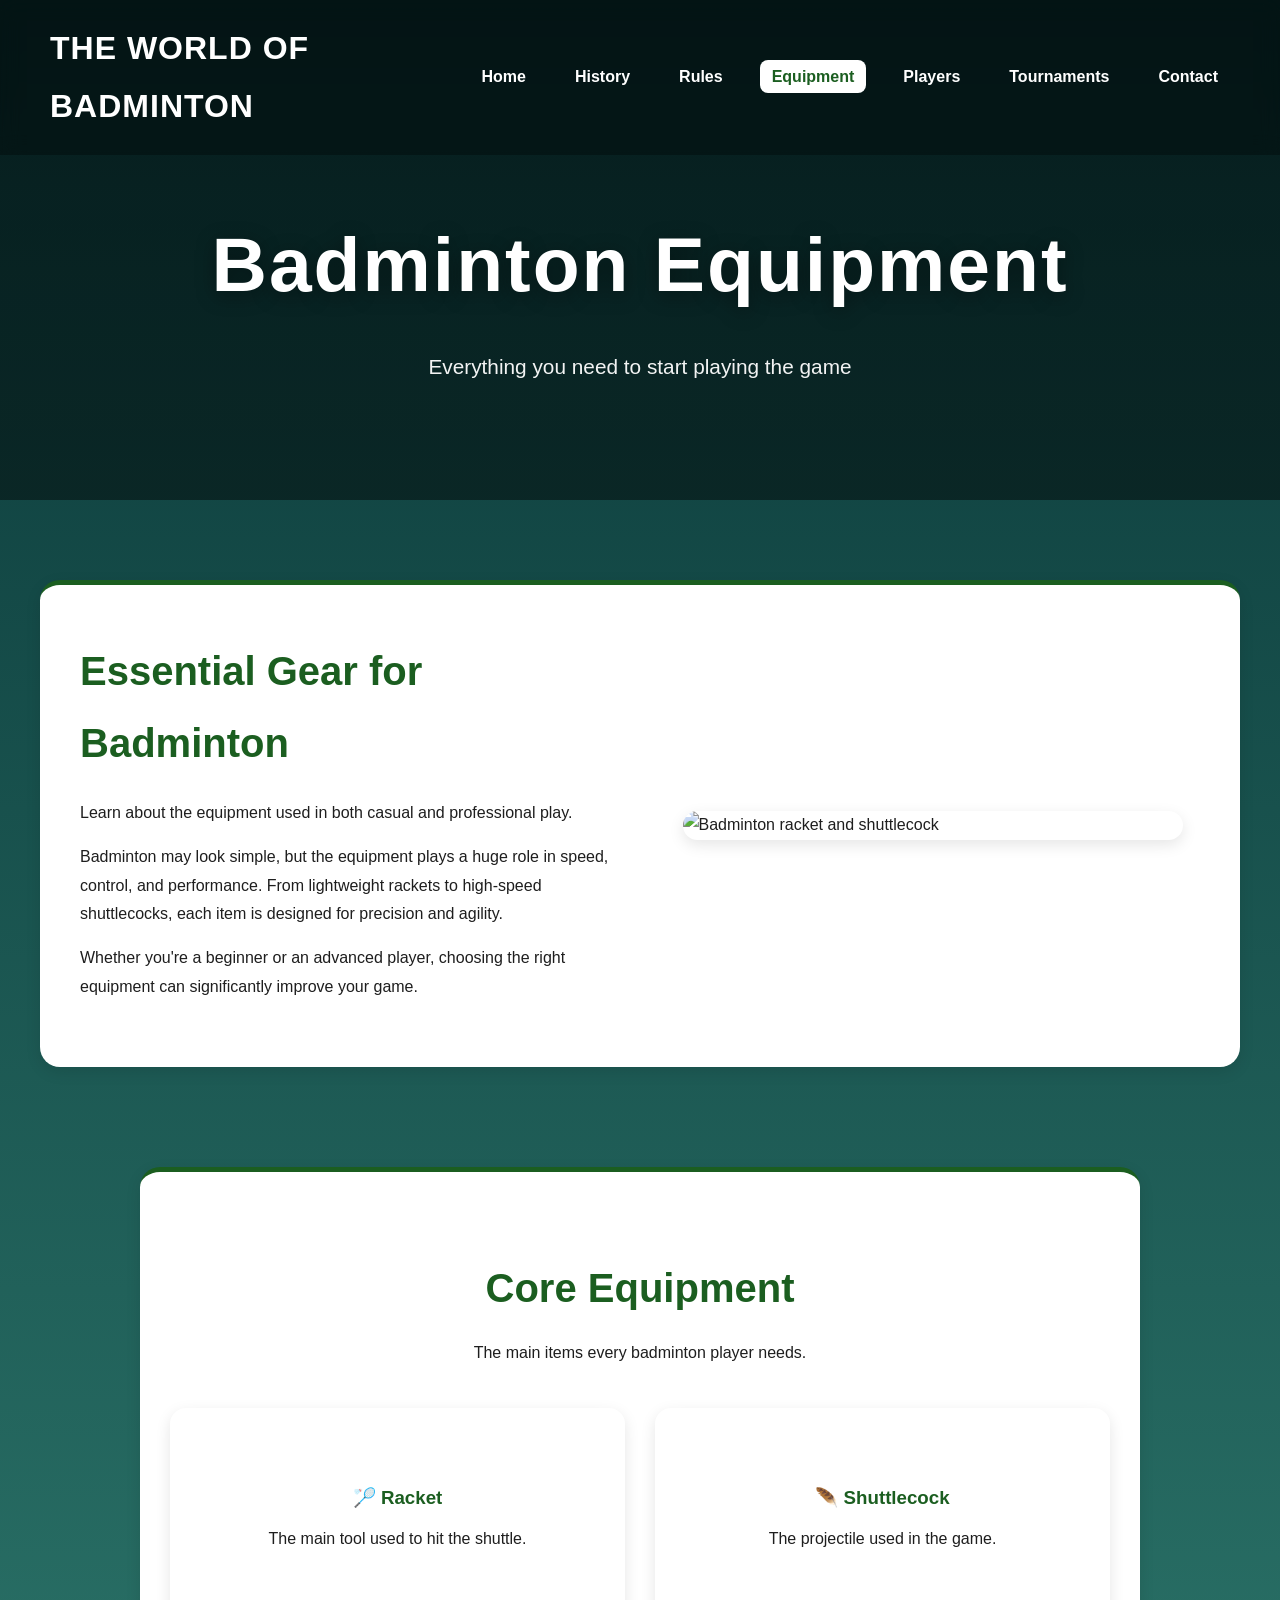
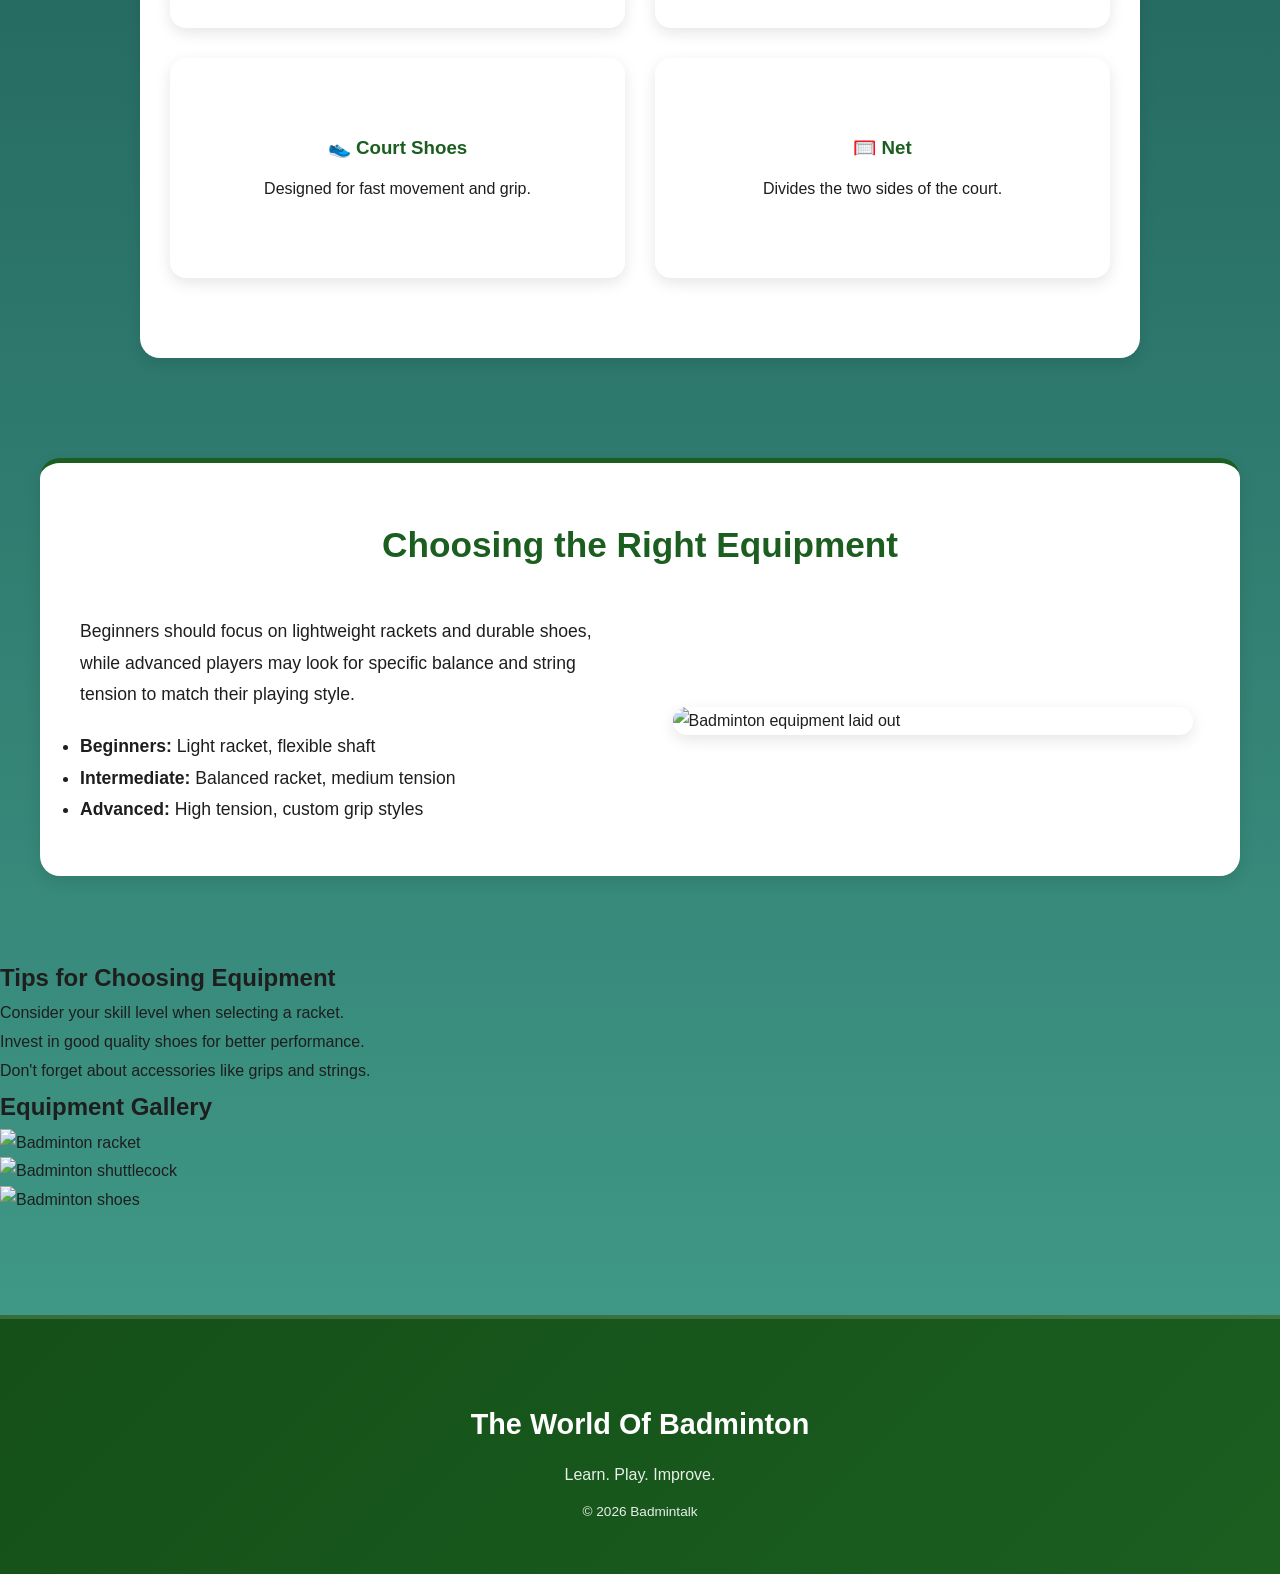
==== equipment.html @ 22f4d8a2 "final-project-first-update" ====
<!doctype html>
<html lang="en">
  <head>
    <meta charset="UTF-8" />
    <meta name="viewport" content="width=device-width, initial-scale=1.0" />
    <title>Badminton Equipment | Badmintalk</title>

    <link rel="stylesheet" href="/ext-styling/stylesheets.css" />
  </head>

  <body>
    <!-- HERO -->
    <header class="hero equipment-hero">
      <nav class="navbar">
        <h1 class="logo">The World Of Badminton</h1>

        <ul class="nav-links">
          <li><a href="index.html">Home</a></li>
          <li><a href="history.html">History</a></li>
          <li><a href="rules.html">Rules</a></li>
          <li><a href="equipment.html" class="active">Equipment</a></li>
          <li><a href="players.html">Players</a></li>
          <li><a href="tournaments.html">Tournaments</a></li>
          <li><a href="contact.html">Contact</a></li>
        </ul>
      </nav>

      <div class="hero-content">
        <h2>Badminton Equipment</h2>
        <p>Everything you need to start playing the game</p>
      </div>
    </header>

    <main>
      <!-- INTRO -->
      <section class="intro section">
        <div class="intro-text">
          <h2>Essential Gear for Badminton</h2>
          <p class="section-subtitle">
            Learn about the equipment used in both casual and professional play.
          </p>

          <p>
            Badminton may look simple, but the equipment plays a huge role in
            speed, control, and performance. From lightweight rackets to
            high-speed shuttlecocks, each item is designed for precision and
            agility.
          </p>

          <p>
            Whether you're a beginner or an advanced player, choosing the right
            equipment can significantly improve your game.
          </p>
        </div>

        <div class="intro-image">
          <img
            src="https://m.media-amazon.com/images/I/718U7rysa9L.jpg"
            alt="Badminton racket and shuttlecock" />
        </div>
      </section>

      <!-- EQUIPMENT CARDS -->
      <section class="equipment section">
        <h2>Core Equipment</h2>
        <p class="section-subtitle">
          The main items every badminton player needs.
        </p>

        <div class="score-grid">
          <!-- RACKET -->
          <div class="score-card">
            <div class="score-card-inner">
              <div class="score-card-front">
                <h3>🏸 Racket</h3>
                <p>The main tool used to hit the shuttle.</p>
              </div>

              <div class="score-card-back">
                <h3>About the Racket</h3>
                <p>
                  Badminton rackets are lightweight, usually made from carbon
                  fiber or graphite. They are designed for speed and control.
                  Players choose rackets based on balance, weight, and string
                  tension.
                </p>
              </div>
            </div>
          </div>

          <!-- SHUTTLECOCK -->
          <div class="score-card">
            <div class="score-card-inner">
              <div class="score-card-front">
                <h3>🪶 Shuttlecock</h3>
                <p>The projectile used in the game.</p>
              </div>

              <div class="score-card-back">
                <h3>About the Shuttlecock</h3>
                <p>
                  Shuttlecocks are made of feathers or synthetic materials.
                  Feather shuttles are used in professional matches because of
                  their accurate flight and speed control.
                </p>
              </div>
            </div>
          </div>

          <!-- SHOES -->
          <div class="score-card">
            <div class="score-card-inner">
              <div class="score-card-front">
                <h3>👟 Court Shoes</h3>
                <p>Designed for fast movement and grip.</p>
              </div>

              <div class="score-card-back">
                <h3>About Shoes</h3>
                <p>
                  Badminton shoes are lightweight and provide strong grip for
                  quick direction changes. They also offer cushioning to protect
                  joints during jumps and lunges.
                </p>
              </div>
            </div>
          </div>

          <!-- NET -->
          <div class="score-card">
            <div class="score-card-inner">
              <div class="score-card-front">
                <h3>🥅 Net</h3>
                <p>Divides the two sides of the court.</p>
              </div>

              <div class="score-card-back">
                <h3>About the Net</h3>
                <p>
                  The net is placed at the center of the court and must be 1.55m
                  high at the edges. Players must hit the shuttle over the net
                  without touching it.
                </p>
              </div>
            </div>
          </div>
        </div>
      </section>

      <!-- TIPS SECTION -->
      <section class="court-layout section">
        <h2>Choosing the Right Equipment</h2>

        <div class="court-intro">
          <div class="court-text">
            <p>
              Beginners should focus on lightweight rackets and durable shoes,
              while advanced players may look for specific balance and string
              tension to match their playing style.
            </p>

            <ul class="court-info">
              <li><strong>Beginners:</strong> Light racket, flexible shaft</li>
              <li>
                <strong>Intermediate:</strong> Balanced racket, medium tension
              </li>
              <li>
                <strong>Advanced:</strong> High tension, custom grip styles
              </li>
            </ul>
          </div>

          <div class="court-image">
            <img
              src="https://images.pexels.com/photos/6307230/pexels-photo-6307230.jpeg?cs=srgb&dl=pexels-lisa-a-2346999-6307230.jpg&fm=jpg"
              alt="Badminton equipment laid out" />
          </div>
        </div>
      </section>

      <section class="equipment-tips">
        <h2>Tips for Choosing Equipment</h2>
        <ul>
          <li>Consider your skill level when selecting a racket.</li>
          <li>Invest in good quality shoes for better performance.</li>
          <li>Don't forget about accessories like grips and strings.</li>
        </ul>
      </section>

      <section class="equipment-gallery">
        <h2>Equipment Gallery</h2>
        <div class="gallery-grid">
          <img
            src="https://m.media-amazon.com/images/I/718U7rysa9L.jpg"
            alt="Badminton racket" />
          <img
            src="https://m.media-amazon.com/images/I/718U7rysa9L.jpg"
            alt="Badminton shuttlecock" />
          <img
            src="https://m.media-amazon.com/images/I/718U7rysa9L.jpg"
            alt="Badminton shoes" />
        </div>
      </section>
    </main>

    <!-- FOOTER -->
    <footer class="footer">
      <div class="footer-content">
        <h3>The World Of Badminton</h3>
        <p>Learn. Play. Improve.</p>
        <p class="footer-small">© 2026 Badmintalk</p>
      </div>
    </footer>

    <!-- BACK TO TOP -->
    <button id="backToTop" class="back-to-top">↑ Top</button>

    <script>
      const btn = document.getElementById("backToTop");

      window.addEventListener("scroll", () => {
        if (window.scrollY > 300) {
          btn.classList.add("show");
        } else {
          btn.classList.remove("show");
        }
      });

      btn.addEventListener("click", () => {
        window.scrollTo({
          top: 0,
          behavior: "smooth",
        });
      });
    </script>
  </body>
</html>
---- ext-styling/stylesheets.css ----
/* ==========================================
   RESET
========================================== */

* {
  margin: 0;
  padding: 0;
  box-sizing: border-box;
}

html {
  scroll-behavior: smooth;
}

img {
  display: block;
}

/* ==========================================
   VARIABLES
========================================== */

:root {
  --primary-color: #1b5e20;
  --primary-dark: #145018;

  --background: #f5f7f6;
  --card: #ffffff;

  --text: #1e1e1e;
  --muted: rgba(0, 0, 0, 0.6);

  --shadow: 0 5px 15px rgba(0, 0, 0, 0.1);
  --shadow-hover: 0 15px 35px rgba(0, 0, 0, 0.2);

  --transition: all 0.3s ease;
}

/* ==========================================
   BODY
========================================== */

body {
  font-family: "Segoe UI", Roboto, Arial, sans-serif;

  background: #44a08d; /* fallback for old browsers */
  background: -webkit-linear-gradient(
    to bottom,
    #093637,
    #44a08d
  ); /* Chrome 10-25, Safari 5.1-6 */
  background: linear-gradient(
    to bottom,
    #093637,
    #44a08d
  ); /* W3C, IE 10+/ Edge, Firefox 16+, Chrome 26+, Opera 12+, Safari 7+ */

  color: var(--text);

  line-height: 1.8;

  overflow-x: hidden;
}

/* ==========================================
   HERO SECTION
========================================== */

.hero {
  position: relative;
  overflow: visible;

  height: 500px;

  color: white;

  display: flex;
  flex-direction: column;

  padding-top: 80px; /* add spacing so the hero content is not hidden beneath the fixed navbar */
}

.hero::before {
  content: "";

  position: absolute;
  inset: 0;

  background-image:
    linear-gradient(rgba(0, 0, 0, 0.45), rgba(0, 0, 0, 0.45)),
    url("https://images.openai.com/static-rsc-4/F_uAPFXqcrpmjZJTTaf5KxWS-yRHz08NlOrQGV2LNRx4NpGJl9BcJRtt8ZIvnO-WuC7kIMd8fxyaydSPtPWAZKSweG1m9QFOAY2MnLPBwS7YlMt0KnFQhBC_vXHfKa198QEHNE642cEExJNS7W6gVJNcdIFJjKU4L7k0ktnJ-wSKwg2uavGc6cbCDHh0Rzgw?purpose=fullsize");

  background-size: cover;
  background-position: center;

  z-index: -1;

  animation: zoomInOut 12s ease-in-out infinite;
}

@keyframes zoomInOut {
  0% {
    transform: scale(1);
  }

  50% {
    transform: scale(1.08);
  }

  100% {
    transform: scale(1);
  }
}

/* ==========================================
  NAVIGATION
========================================== */

.navbar {
  display: flex;
  justify-content: space-between;
  align-items: center;

  /* make navbar fixed to viewport so it stays visible while scrolling */
  position: fixed;
  top: 0;
  left: 0;
  right: 0;
  width: 100%;

  padding: 20px 50px;

  background: rgba(0, 0, 0, 0.3);
  transition: background 0.3s ease;

  backdrop-filter: blur(10px);

  z-index: 1000;
}

.logo {
  font-size: 2rem;
  font-weight: 800;

  letter-spacing: 1px;

  text-transform: uppercase;

  color: white;
}

.nav-links {
  display: flex;

  list-style: none;

  gap: 25px;
}

.nav-links a {
  text-decoration: none;

  color: white;

  font-weight: 600;

  padding: 8px 12px;

  border-radius: 8px;

  transition: var(--transition);
}

.nav-links a:hover {
  background: rgba(255, 255, 255, 0.15);

  color: white;
}

nav a.active {
  background: white;

  color: var(--primary-color);

  border-radius: 8px;
}

/* ==========================================
   HERO CONTENT
========================================== */

.hero-content {
  flex: 1;

  display: flex;
  flex-direction: column;

  justify-content: center;
  align-items: center;

  text-align: center;

  padding: 20px;
}

.hero-content h2 {
  font-size: clamp(3rem, 6vw, 5rem);

  font-weight: 800;

  letter-spacing: 2px;

  margin-bottom: 15px;

  text-shadow: 0 4px 20px rgba(0, 0, 0, 0.4);
}

.hero-content p {
  font-size: 1.3rem;

  opacity: 0.95;
}

.hero-btn {
  display: inline-block;

  margin-top: 25px;

  padding: 14px 35px;

  background: var(--primary-color);

  color: white;

  text-decoration: none;

  font-weight: 700;

  border-radius: 50px;

  transition: var(--transition);
}

.hero-btn:hover {
  background: var(--primary-dark);

  transform: translateY(-3px);
}

.history-hero::before {
  background-image:
    linear-gradient(rgba(0, 0, 0, 0.45), rgba(0, 0, 0, 0.45)),
    url("YOUR-HISTORY-IMAGE.jpg");
}

/* ==========================================
   SHARED SECTION STYLE
========================================== */

.section {
  max-width: 1200px;

  margin: 80px auto;

  padding: 50px 40px;
  border-top: 5px solid var(--primary-color);

  background: var(--card);

  border-radius: 20px;

  box-shadow: var(--shadow);

  transition:
    transform 0.3s ease,
    box-shadow 0.3s ease;
}

.section:hover {
  transform: translateY(-8px);

  box-shadow: var(--shadow-hover);
}

.section h2 {
  font-size: 2.5rem;
  color: var(--primary-color);
  margin-bottom: 25px;
}
/* ==========================================
   INTRO SECTIONS
========================================== */

.intro {
  display: flex;
  align-items: center;

  gap: 50px;

  background: var(--card);

  border-radius: 20px;

  box-shadow: var(--shadow);

  transition: var(--transition);
}

.intro-text {
  flex: 1;
}

.intro-text h2 {
  color: var(--primary-color);

  margin-bottom: 20px;

  font-size: 2.5rem;
}

.intro-text p {
  margin-bottom: 15px;

  line-height: 1.8;
}

.intro-image {
  flex: 1;

  display: flex;
  justify-content: center;
}

.intro-image img {
  width: 100%;

  max-width: 500px;

  height: auto;

  border-radius: 15px;

  box-shadow: var(--shadow);

  transition: transform 0.4s ease;
}

.intro-image img:hover {
  transform: scale(1.03);
}

/* ==========================================
   BENEFITS SECTION
========================================== */

.benefits {
  max-width: 1200px;

  margin: 80px auto;

  padding: 40px 20px;
}

.benefits h2 {
  text-align: center;

  color: var(--primary-color);

  margin-bottom: 50px;

  font-size: 2.5rem;
}

.benefit-container {
  display: grid;

  grid-template-columns: repeat(2, 1fr);

  gap: 30px;
}

.benefit-card {
  background: linear-gradient(145deg, #ffffff, #f3f7f4);
  border: 1px solid rgba(0, 0, 0, 0.05);

  padding: 30px;

  border-radius: 15px;

  text-align: center;

  box-shadow: var(--shadow);

  transition: var(--transition);
  background: white;
  border: 1px solid rgba(0, 0, 0, 0.05);

  padding: 30px;

  border-radius: 15px;

  box-shadow: 0 5px 15px rgba(0, 0, 0, 0.1);

  transition: 0.3s;
}

.benefit-card:hover {
  transform: translateY(-8px);

  box-shadow: var(--shadow-hover);
}

.benefit-card h3 {
  color: var(--primary-color);

  font-size: 1.3rem;

  margin-bottom: 15px;
}

.benefit-card p {
  color: var(--text);
}

/* ==========================================
   TABLET & MOBILE
========================================== */

@media (max-width: 768px) {
  .navbar {
    flex-direction: column;

    gap: 20px;

    padding: 20px;
  }

  .nav-links {
    flex-wrap: wrap;

    justify-content: center;
  }

  .intro {
    flex-direction: column;

    text-align: center;
  }

  .intro-image img {
    max-width: 100%;
  }

  .benefit-container {
    grid-template-columns: 1fr;
  }
}

.benefit-card:hover {
  transform: translateY(-8px);

  box-shadow: 0 15px 35px rgba(0, 0, 0, 0.2);
}

.benefit-card h3 {
  margin-bottom: 15px;
}

.equipment {
  max-width: 1000px;

  margin: 100px auto;

  padding: 80px 30px;

  text-align: center;

  background: var(--card);

  border-radius: 20px;

  box-shadow: var(--shadow);
}

.equipment h2 {
  color: var(--primary-color);

  margin-bottom: 15px;

  font-size: 2.5rem;
}

.equipment-intro {
  margin-bottom: 50px;

  color: var(--muted);
}

/* Timeline layout */
.timeline {
  display: flex;
  flex-direction: column;

  gap: 25px;
}

/* Equipment cards */
.timeline-item {
  background: white;
  border: 1px solid rgba(0, 0, 0, 0.05);
  position: relative;

  padding: 25px;

  border-radius: 15px;

  box-shadow: var(--shadow);

  text-align: left;

  transition: var(--transition);

  cursor: pointer;

  border-left: 5px solid transparent;
}

.timeline-item::before {
  content: "";

  position: absolute;

  top: 0;
  left: 0;

  width: 5px;
  height: 100%;

  background: var(--primary-color);

  border-radius: 10px 0 0 10px;
}

.timeline-item:hover {
  transform: translateY(-8px);

  box-shadow: var(--shadow-hover);
  background: white;
  border-left: 5px solid var(--primary-color);
}

.icon {
  font-size: 2.5rem;

  margin-bottom: 10px;
}

.timeline-item h3 {
  color: var(--primary-color);

  margin-bottom: 10px;
}

.card-preview {
  font-weight: 600;

  color: var(--text);
}

.card-details {
  max-height: 0;

  overflow: hidden;

  opacity: 0;

  margin-top: 0;

  transition: all 0.4s ease;

  color: var(--muted);
}

.timeline-item:hover .card-details {
  max-height: 300px;

  opacity: 1;

  margin-top: 15px;
}

/* ==========================================
   RULES SECTION
========================================== */

.rules {
  display: flex;

  align-items: center;

  gap: 50px;
}

.rules-list {
  list-style: none;
}

.rules-list li {
  background: white;

  margin: 10px 0;

  padding: 15px 20px;

  border-left: 5px solid var(--primary-color);

  border-radius: 10px;

  box-shadow: var(--shadow);

  transition: var(--transition);
}

.rules-list li:hover {
  transform: translateX(8px);

  border-left-width: 10px;

  box-shadow: var(--shadow-hover);
}

/* ==========================================
   EXPLORE HUB
========================================== */

.hub {
  position: relative;

  max-width: 600px;

  height: 400px;

  margin: 50px auto;
}

.hub-item {
  position: absolute;

  background: white;

  padding: 15px 20px;

  border-radius: 12px;

  text-decoration: none;

  color: var(--text);

  box-shadow: var(--shadow);

  transition: var(--transition);
}

.hub-item:hover {
  transform: scale(1.08);

  box-shadow: var(--shadow-hover);
}

.hub-center {
  position: absolute;

  top: 50%;
  left: 50%;

  transform: translate(-50%, -50%);

  background: var(--primary-color);

  color: white;

  padding: 25px 40px;

  border-radius: 15px;

  text-decoration: none;

  font-weight: bold;

  box-shadow: var(--shadow-hover);

  transition: var(--transition);
}

.hub-center:hover {
  transform: translate(-50%, -50%) scale(1.05);
}

.top-left {
  top: 0;
  left: 0;
}

.top-right {
  top: 0;
  right: 0;
}

.bottom-left {
  bottom: 0;
  left: 0;
}

.bottom-right {
  bottom: 0;
  right: 0;
}

.hub-contact {
  position: absolute;

  bottom: -60px;
  left: 50%;

  transform: translateX(-50%);

  background: #333;

  color: white;

  padding: 12px 25px;

  border-radius: 20px;

  text-decoration: none;

  transition: var(--transition);
}

.hub-contact:hover {
  background: black;

  transform: translateX(-50%) scale(1.05);
}

/* ==========================================
   FOOTER
========================================== */

.footer {
  background: linear-gradient(
    135deg,
    var(--primary-dark),
    var(--primary-color)
  );

  color: white;

  padding: 80px 20px 40px;

  margin-top: 100px;

  text-align: center;

  border-top: 4px solid rgba(255, 255, 255, 0.15);
}

.footer-content h3 {
  font-size: 1.8rem;

  margin-bottom: 10px;
}

.footer-content p {
  margin: 10px 0;

  opacity: 0.9;
}

.footer-small {
  margin-top: 20px;

  font-size: 0.85rem;

  opacity: 0.7;
}

/* ==========================================
   FINAL MOBILE POLISH
========================================== */

@media (max-width: 768px) {
  .rules {
    flex-direction: column;

    text-align: center;
  }

  .hub {
    height: auto;

    display: flex;

    flex-direction: column;

    gap: 20px;
  }

  .hub-item,
  .hub-center,
  .hub-contact {
    position: static;

    transform: none;

    width: 100%;
    text-align: center;
  }
}

/*back to top button*/

.back-to-top {
  position: fixed;
  bottom: 25px;
  right: 25px;

  background: var(--primary-color);
  color: white;

  border: none;
  border-radius: 50px;

  padding: 12px 16px;
  font-size: 14px;
  font-weight: bold;

  cursor: pointer;

  box-shadow: var(--shadow);

  opacity: 0;
  visibility: hidden;

  transform: translateY(20px);
  transition: all 0.3s ease;
}

.back-to-top:hover {
  background: var(--primary-dark);
  transform: translateY(-2px);
}

.back-to-top.show {
  opacity: 1;
  visibility: visible;
  transform: translateY(0);
}

/*timeline*/
.history-timeline {
  text-align: center;
}

.history-timeline h2 {
  color: var(--primary-color);
  margin-bottom: 40px;
}

.milestone-grid {
  display: grid;
  grid-template-columns: repeat(auto-fit, minmax(220px, 1fr));
  gap: 25px;
}

.milestone-card {
  background: white;
  padding: 30px;
  border-radius: 15px;
  box-shadow: var(--shadow);

  transition: all 0.3s ease;
}

.milestone-card:hover {
  transform: translateY(-10px);
  box-shadow: var(--shadow-hover);
}

.milestone-card h3 {
  color: var(--primary-color);
  font-size: 2rem;
  margin-bottom: 10px;
}

/* History Fun Facts */

.history-facts {
  text-align: center;
}

.history-facts h2 {
  color: var(--primary-color);
  margin-bottom: 50px;
}

.facts-grid {
  display: grid;
  grid-template-columns: repeat(auto-fit, minmax(240px, 1fr));

  gap: 30px;
}

.fact-card {
  background: white;

  padding: 35px 25px;

  border-radius: 20px;

  box-shadow: var(--shadow);

  transition: all 0.3s ease;
}

.fact-card:hover {
  transform: translateY(-10px);

  box-shadow: var(--shadow-hover);
}

.fact-icon {
  font-size: 3rem;

  margin-bottom: 20px;
}

.fact-card h3 {
  color: var(--primary-color);

  margin-bottom: 15px;
}

.history-end {
  text-align: center;
}

.history-end h2 {
  color: var(--primary-color);

  margin-bottom: 20px;
}

.history-end p {
  max-width: 700px;

  margin: 0 auto 30px;

  font-size: 1.1rem;
}

.history-btn {
  display: inline-block;

  background: var(--primary-color);
  color: white;

  padding: 15px 35px;

  border-radius: 50px;

  text-decoration: none;
  font-weight: 600;

  transition: all 0.3s ease;
}

.history-btn:hover {
  background: var(--primary-dark);

  transform: translateY(-3px);
}

/* RULES PAGE */

.scoring {
  text-align: center;
}

.scoring h2 {
  color: var(--primary-color);
  margin-bottom: 50px;
}

.score-grid {
  display: grid;
  grid-template-columns: repeat(auto-fit, minmax(220px, 1fr));

  gap: 30px;

  margin-top: 40px;
}

/* =========================
   SCORING SYSTEM SECTION
========================= */

.scoring-system {
  text-align: center;
}

.score-grid {
  display: grid;
  grid-template-columns: repeat(2, 1fr);
  gap: 30px;
  margin-top: 40px;
}

/* CARD WRAPPER */
.score-card {
  perspective: 1200px;
}

/* INNER FLIP MECHANISM */
.score-card-inner {
  position: relative;
  width: 100%;
  min-height: 220px;

  transition: transform 0.8s ease;
  transform-style: preserve-3d;
}

/* FLIP ON HOVER */
.score-card:hover .score-card-inner {
  transform: rotateY(180deg);
}

/* FRONT + BACK */
.score-card-front,
.score-card-back {
  position: absolute;
  inset: 0;

  background: var(--card);
  border-radius: 16px;
  padding: 25px;

  box-shadow: var(--shadow);
  backface-visibility: hidden;

  display: flex;
  flex-direction: column;
  justify-content: center;
}

/* FRONT STYLE */
.score-card-front h3 {
  color: var(--primary-color);
  margin-bottom: 10px;
}

/* BACK SIDE */
.score-card-back {
  transform: rotateY(180deg);
  text-align: left;
}

.score-card-back h3 {
  color: var(--primary-dark);
  margin-bottom: 10px;
}

/* HOVER LIFT EFFECT */
.score-card:hover {
  transform: translateY(-6px);
  transition: 0.3s ease;
}

/* RESPONSIVE */
@media (max-width: 768px) {
  .score-grid {
    grid-template-columns: 1fr;
  }
}

/* =========================
   COURT LAYOUT (PRO VERSION)
========================= */

.court-layout h2 {
  text-align: center;
  color: var(--primary-color);
  margin-bottom: 40px;
  font-size: 2.2rem;
}

.court-intro {
  display: grid;
  grid-template-columns: 1fr 1fr;
  gap: 50px;
  align-items: center;
}

/* TEXT SIDE */
.court-text {
  font-size: 1.1rem;
  line-height: 1.8;
  color: var(--text);
}

.court-text p {
  margin-bottom: 20px;
}

/* IMAGE SIDE */
.court-image {
  display: flex;
  justify-content: center;
  align-items: center;
}

.court-image img {
  width: 100%;
  max-width: 520px;

  border-radius: 16px;
  box-shadow: var(--shadow);

  transition:
    transform 0.4s ease,
    box-shadow 0.4s ease;
}

.court-image img:hover {
  transform: scale(1.03);
  box-shadow: var(--shadow-hover);
}

/* RESPONSIVE */
@media (max-width: 768px) {
  .court-intro {
    grid-template-columns: 1fr;
    text-align: center;
  }

  .court-text {
    text-align: center;
  }
}

/* =========================
   INTERACTIVE COURT SECTION
========================= */

.court-interactive {
  display: grid;
  grid-template-columns: 1fr 1.2fr;
  gap: 50px;
  align-items: center;
}

/* LEFT PANEL */
.court-controls p {
  font-size: 1.2rem;
  margin-bottom: 20px;
  color: var(--text);
}

.court-labels {
  display: flex;
  flex-direction: column;
  gap: 15px;
}

.label {
  background: white;
  padding: 15px 20px;
  border-radius: 12px;
  box-shadow: var(--shadow);
  cursor: pointer;
  transition: 0.3s ease;
  font-weight: 600;
}

.label:hover {
  transform: translateX(8px);
  background: var(--primary-color);
  color: white;
}

/* COURT IMAGE WRAPPER */
.court-wrapper {
  position: relative;
  max-width: 600px;
}

.court-wrapper img {
  width: 100%;
  border-radius: 15px;
  box-shadow: var(--shadow);
}

/* OVERLAYS (HIGHLIGHT ZONES) */
.overlay {
  position: absolute;
  inset: 0;
  opacity: 0;
  transition: 0.4s ease;
}

/* Singles highlight */
.singles-overlay {
  background: rgba(0, 255, 100, 0.15);
}

/* Doubles highlight */
.doubles-overlay {
  background: rgba(0, 150, 255, 0.15);
}

/* Service highlight */
.service-overlay {
  background: rgba(255, 165, 0, 0.15);
}

/* HOVER TRIGGERS */

/* Singles */
.singles:hover ~ .court-wrapper .singles-overlay {
  opacity: 1;
}

/* Doubles */
.doubles:hover ~ .court-wrapper .doubles-overlay {
  opacity: 1;
}

/* Service */
.service:hover ~ .court-wrapper .service-overlay {
  opacity: 1;
}

/* RESPONSIVE */
@media (max-width: 768px) {
  .court-interactive {
    grid-template-columns: 1fr;
    text-align: center;
  }
}

/* =========================
   COURT ZONE MAPPING SYSTEM
========================= */

.court-wrapper {
  position: relative;
  max-width: 600px;
}

/* BASE IMAGE */
.court-wrapper img {
  width: 100%;
  display: block;
  border-radius: 15px;
  box-shadow: var(--shadow);
}

/* BASE ZONE STYLE */
.zone {
  position: absolute;
  opacity: 0;
  transition: 0.4s ease;
}

/* =========================
   SINGLES COURT (INNER LINES)
   (approx 20% inset from sides)
========================= */

.singles {
  top: 5%;
  bottom: 5%;
  left: 20%;
  right: 20%;
  background: rgba(0, 255, 100, 0.18);
}

/* =========================
   DOUBLES COURT (FULL WIDTH)
========================= */

.doubles {
  top: 5%;
  bottom: 5%;
  left: 5%;
  right: 5%;
  background: rgba(0, 150, 255, 0.15);
}

/* =========================
   SERVICE ZONES (LEFT/RIGHT)
   front half of court
========================= */

.service-left {
  top: 50%;
  bottom: 5%;
  left: 5%;
  right: 50%;
  background: rgba(255, 165, 0, 0.18);
}

.service-right {
  top: 50%;
  bottom: 5%;
  left: 50%;
  right: 5%;
  background: rgba(255, 165, 0, 0.18);
}

::selection {
  background: var(--primary-color);
  color: white;
}
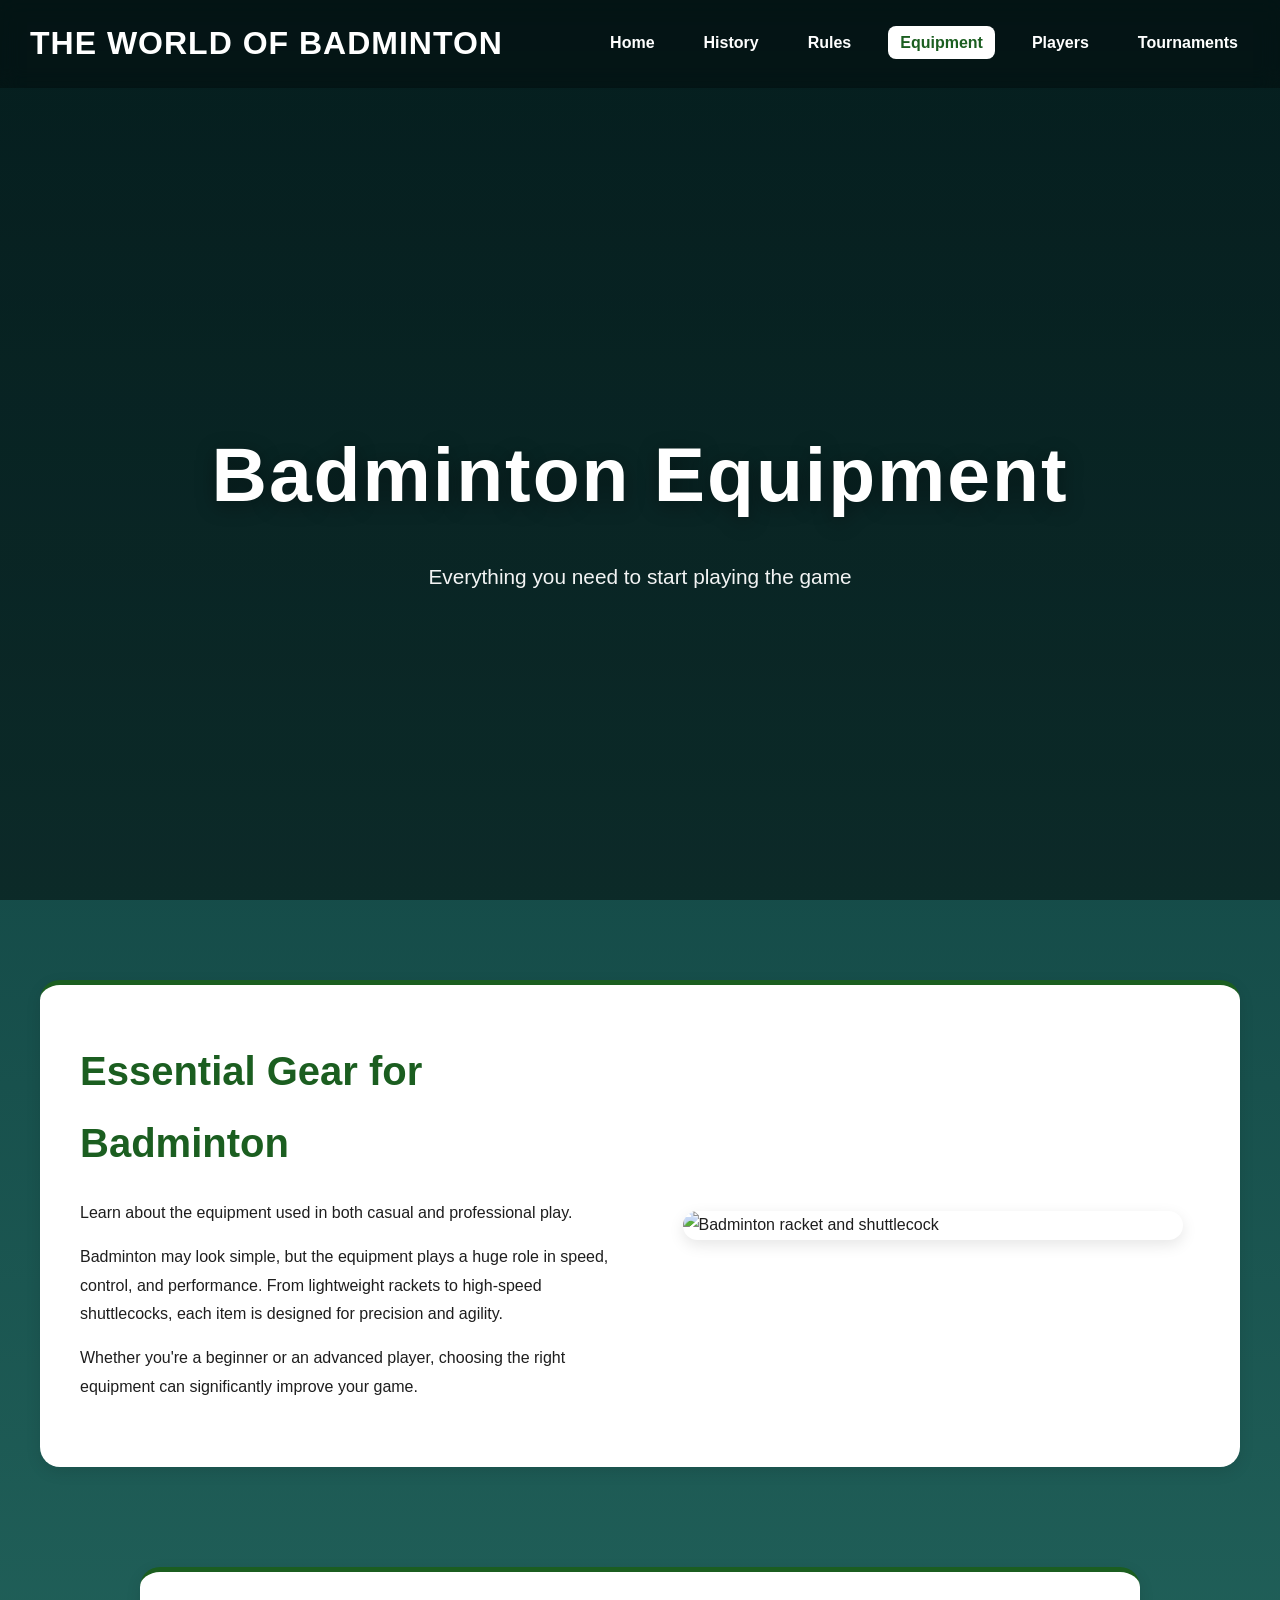
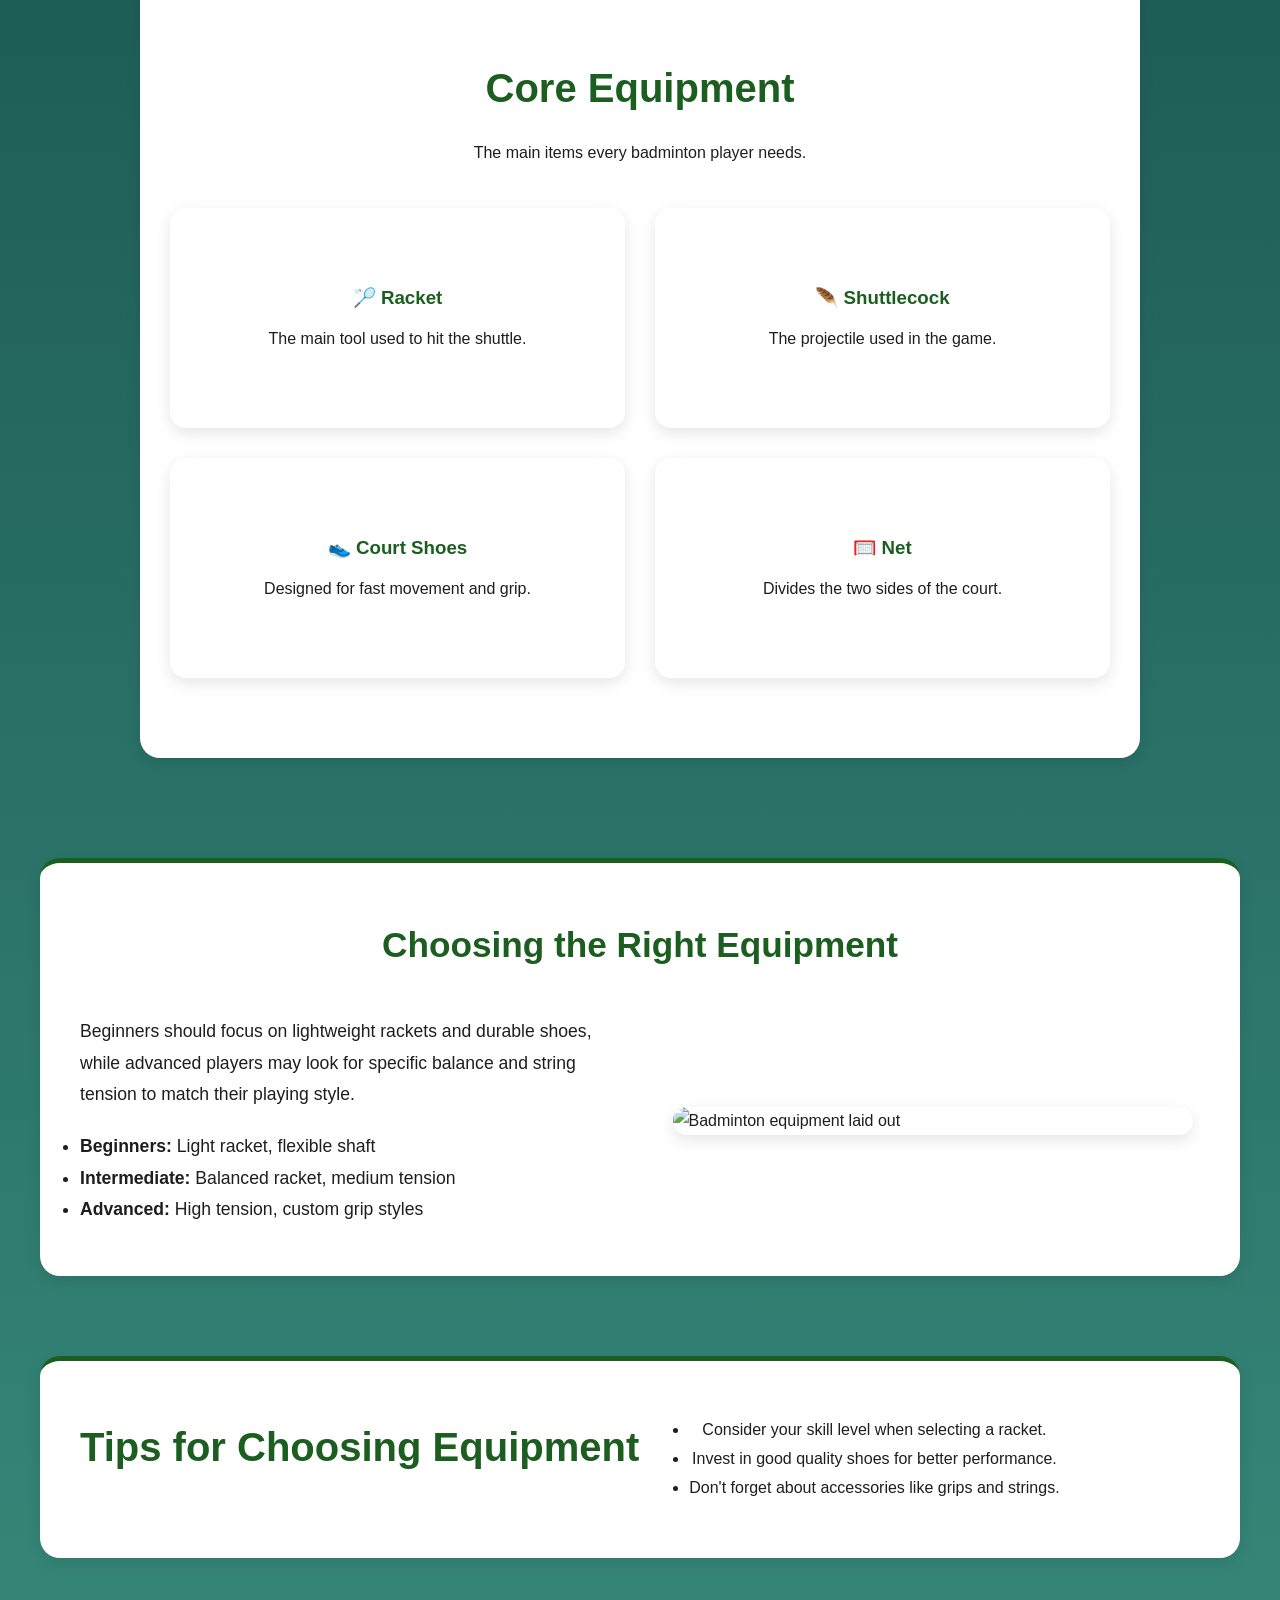
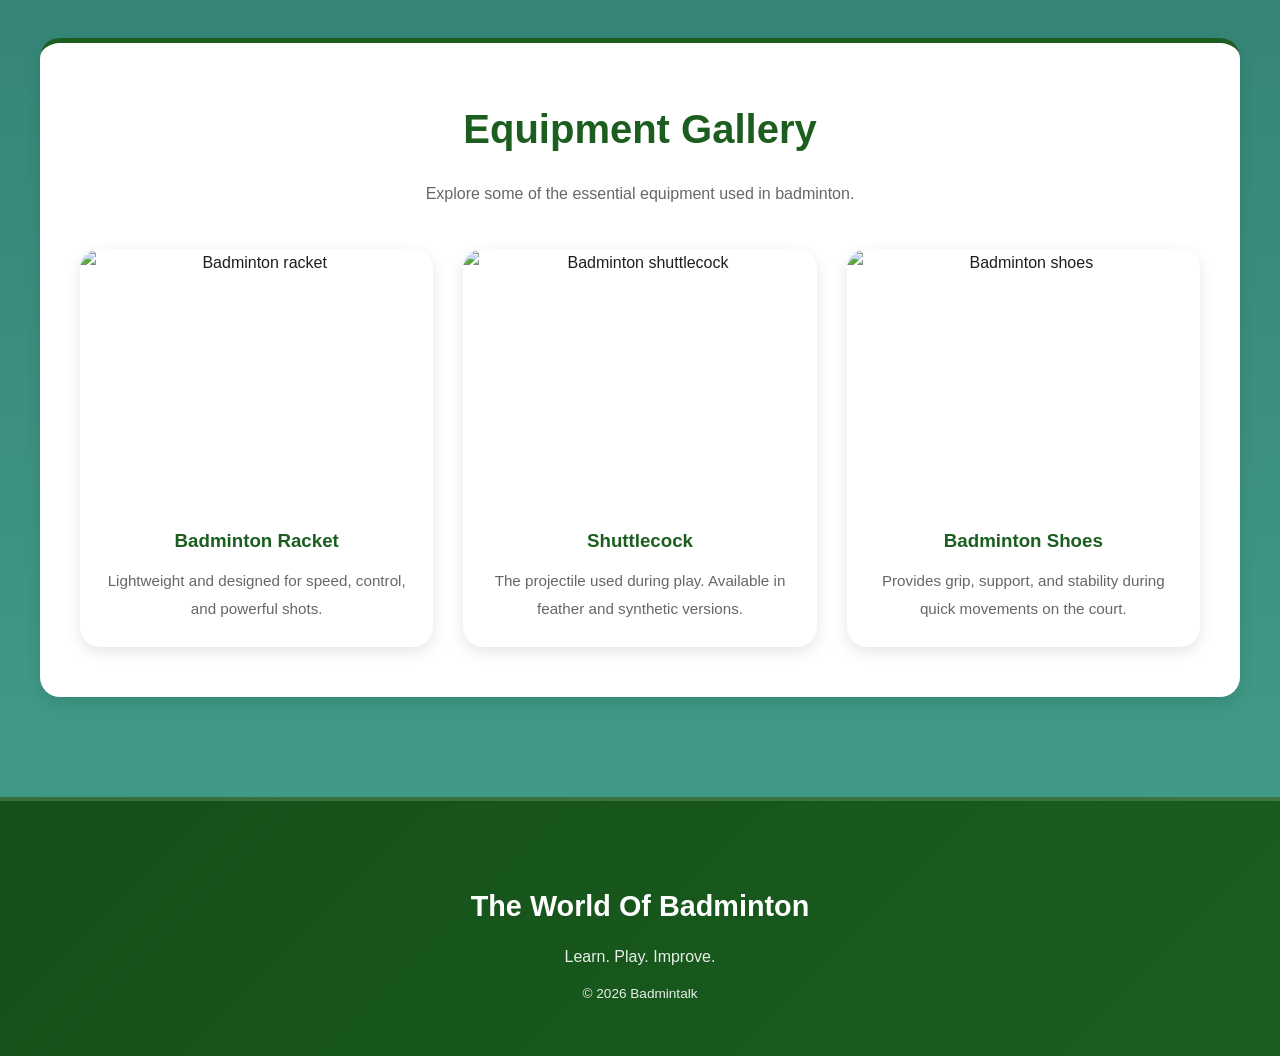
==== commit 9ae29296: "day 2-update" ====
--- a/equipment.html
+++ b/equipment.html
@@ -21,7 +21,6 @@
           <li><a href="equipment.html" class="active">Equipment</a></li>
           <li><a href="players.html">Players</a></li>
           <li><a href="tournaments.html">Tournaments</a></li>
-          <li><a href="contact.html">Contact</a></li>
         </ul>
       </nav>
 
@@ -178,8 +177,8 @@
         </div>
       </section>
 
-      <section class="equipment-tips">
-        <h2>Tips for Choosing Equipment</h2>
+      <section id="tips" class="rules section">
+        <h2 class="section-title">Tips for Choosing Equipment</h2>
         <ul>
           <li>Consider your skill level when selecting a racket.</li>
           <li>Invest in good quality shoes for better performance.</li>
@@ -187,18 +186,50 @@
         </ul>
       </section>
 
-      <section class="equipment-gallery">
+      <section class="equipment-gallery section">
         <h2>Equipment Gallery</h2>
+        <p class="gallery-intro">
+          Explore some of the essential equipment used in badminton.
+        </p>
+
         <div class="gallery-grid">
-          <img
-            src="https://m.media-amazon.com/images/I/718U7rysa9L.jpg"
-            alt="Badminton racket" />
-          <img
-            src="https://m.media-amazon.com/images/I/718U7rysa9L.jpg"
-            alt="Badminton shuttlecock" />
-          <img
-            src="https://m.media-amazon.com/images/I/718U7rysa9L.jpg"
-            alt="Badminton shoes" />
+          <figure class="gallery-card">
+            <img
+              src="https://static.vecteezy.com/system/resources/previews/023/615/711/large_2x/badminton-rackets-and-white-cream-badminton-shuttlecocks-after-playing-or-after-games-on-green-floor-in-indoor-badminton-court-soft-focus-concept-for-badminton-lovers-around-the-world-free-photo.jpg"
+              alt="Badminton racket" />
+            <figcaption>
+              <h3>Badminton Racket</h3>
+              <p>
+                Lightweight and designed for speed, control, and powerful shots.
+              </p>
+            </figcaption>
+          </figure>
+
+          <figure class="gallery-card">
+            <img
+              src="https://media.newitts.com/cdn/images/products/new-design/800x800/it102393a_2.jpg"
+              alt="Badminton shuttlecock" />
+            <figcaption>
+              <h3>Shuttlecock</h3>
+              <p>
+                The projectile used during play. Available in feather and
+                synthetic versions.
+              </p>
+            </figcaption>
+          </figure>
+
+          <figure class="gallery-card">
+            <img
+              src="https://koala.sh/api/image/v2-t6kii-ye2nf.jpg?width=1216&height=832&dream"
+              alt="Badminton shoes" />
+            <figcaption>
+              <h3>Badminton Shoes</h3>
+              <p>
+                Provides grip, support, and stability during quick movements on
+                the court.
+              </p>
+            </figcaption>
+          </figure>
         </div>
       </section>
     </main>
@@ -233,5 +264,30 @@
         });
       });
     </script>
+
+    <!--Add JavaScript for navbar shrink on scroll -->
+    <script>
+      const navbar = document.querySelector(".navbar");
+
+      window.addEventListener("scroll", () => {
+        if (window.scrollY > 100) {
+          navbar.classList.add("shrink");
+        } else {
+          navbar.classList.remove("shrink");
+        }
+      });
+    </script>
+
+    <script>
+      const navbar = document.querySelector(".navbar");
+
+      window.addEventListener("scroll", () => {
+        if (window.scrollY > 100) {
+          navbar.classList.add("shrink");
+        } else {
+          navbar.classList.remove("shrink");
+        }
+      });
+    </script>
   </body>
 </html>
--- a/ext-styling/stylesheets.css
+++ b/ext-styling/stylesheets.css
@@ -13,6 +13,8 @@
 }
 
 img {
+  max-width: 100%;
+  height: auto;
   display: block;
 }
 
@@ -34,6 +36,7 @@
   --shadow-hover: 0 15px 35px rgba(0, 0, 0, 0.2);
 
   --transition: all 0.3s ease;
+  --nav-height: 100px;
 }
 
 /* ==========================================
@@ -70,14 +73,16 @@
   position: relative;
   overflow: visible;
 
-  height: 500px;
+  min-height: 100vh;
 
   color: white;
 
   display: flex;
   flex-direction: column;
 
-  padding-top: 80px; /* add spacing so the hero content is not hidden beneath the fixed navbar */
+  padding-top: calc(
+    var(--nav-height)
+  ); /* add spacing so the hero content is not hidden beneath the fixed navbar */
 }
 
 .hero::before {
@@ -126,16 +131,25 @@
   top: 0;
   left: 0;
   right: 0;
-  width: 100%;
-
-  padding: 20px 50px;
+
+  margin: 0;
+  padding: 15px 30px;
+  height: calc(var(--nav-height)+40px); /* account for padding */
 
   background: rgba(0, 0, 0, 0.3);
   transition: background 0.3s ease;
+  transition: all 0.3s ease;
 
   backdrop-filter: blur(10px);
+  will-change: background, padding;
 
   z-index: 1000;
+}
+
+.navbar.shrink {
+  padding: 10px 40px;
+  background: rgba(0, 0, 0, 0.6);
+  backdrop-filter: blur(12px);
 }
 
 .logo {
@@ -149,7 +163,12 @@
   color: white;
 }
 
+.navbar.shrink .logo {
+  font-size: 1.5rem;
+}
+
 .nav-links {
+  flex-wrap: wrap;
   display: flex;
 
   list-style: none;
@@ -213,6 +232,16 @@
   margin-bottom: 15px;
 
   text-shadow: 0 4px 20px rgba(0, 0, 0, 0.4);
+}
+
+@media (max-width: 768px) {
+  .hero-content h2 {
+    font-size: 2.5rem;
+  }
+
+  .hero-content p {
+    font-size: 1rem;
+  }
 }
 
 .hero-content p {
@@ -432,7 +461,11 @@
 
     gap: 20px;
 
-    padding: 20px;
+    padding: 15px;
+  }
+
+  .logo {
+    font-size: 1.5rem;
   }
 
   .nav-links {
@@ -453,6 +486,22 @@
 
   .benefit-container {
     grid-template-columns: 1fr;
+  }
+
+  .section {
+    padding: 30px 20px;
+    margin: 50px 15px;
+  }
+  .timeline-item {
+    padding: 20px;
+  }
+
+  .hub {
+    width: 100%;
+  }
+
+  .score-card:hover .score-card-inner {
+    transform: none;
   }
 }
 
@@ -510,7 +559,7 @@
   border: 1px solid rgba(0, 0, 0, 0.05);
   position: relative;
 
-  padding: 25px;
+  padding: 20px;
 
   border-radius: 15px;
 
@@ -635,6 +684,7 @@
 
 .hub {
   position: relative;
+  height: 400px;
 
   max-width: 600px;
 
@@ -1192,7 +1242,7 @@
 /* COURT IMAGE WRAPPER */
 .court-wrapper {
   position: relative;
-  max-width: 600px;
+  width: 100%;
 }
 
 .court-wrapper img {
@@ -1323,3 +1373,94 @@
   background: var(--primary-color);
   color: white;
 }
+
+/* ==========================================
+   EQUIPMENT GALLERY
+========================================== */
+
+.equipment-gallery {
+  text-align: center;
+}
+
+.equipment-gallery h2 {
+  color: var(--primary-color);
+  margin-bottom: 15px;
+}
+
+.gallery-intro {
+  max-width: 700px;
+  margin: 0 auto 40px;
+  color: var(--muted);
+}
+
+.gallery-grid {
+  display: grid;
+  grid-template-columns: repeat(auto-fit, minmax(280px, 1fr));
+  gap: 30px;
+}
+
+.gallery-card {
+  background: white;
+
+  border-radius: 20px;
+
+  overflow: hidden;
+
+  box-shadow: var(--shadow);
+
+  transition:
+    transform 0.3s ease,
+    box-shadow 0.3s ease;
+
+  cursor: pointer;
+}
+
+.gallery-card:hover {
+  transform: translateY(-10px);
+
+  box-shadow: var(--shadow-hover);
+}
+
+.gallery-card img {
+  width: 100%;
+
+  height: 250px;
+
+  object-fit: cover;
+
+  transition: transform 0.4s ease;
+}
+
+.gallery-card:hover img {
+  transform: scale(1.08);
+}
+
+.gallery-card figcaption {
+  padding: 25px;
+}
+
+.gallery-card h3 {
+  color: var(--primary-color);
+
+  margin-bottom: 10px;
+}
+
+.gallery-card p {
+  color: var(--muted);
+
+  font-size: 0.95rem;
+}
+
+@media (max-width: 768px) {
+  .gallery-grid {
+    grid-template-columns: 1fr;
+  }
+
+  .gallery-card img {
+    height: 220px;
+  }
+}
+
+#tips {
+  text-align: center;
+}
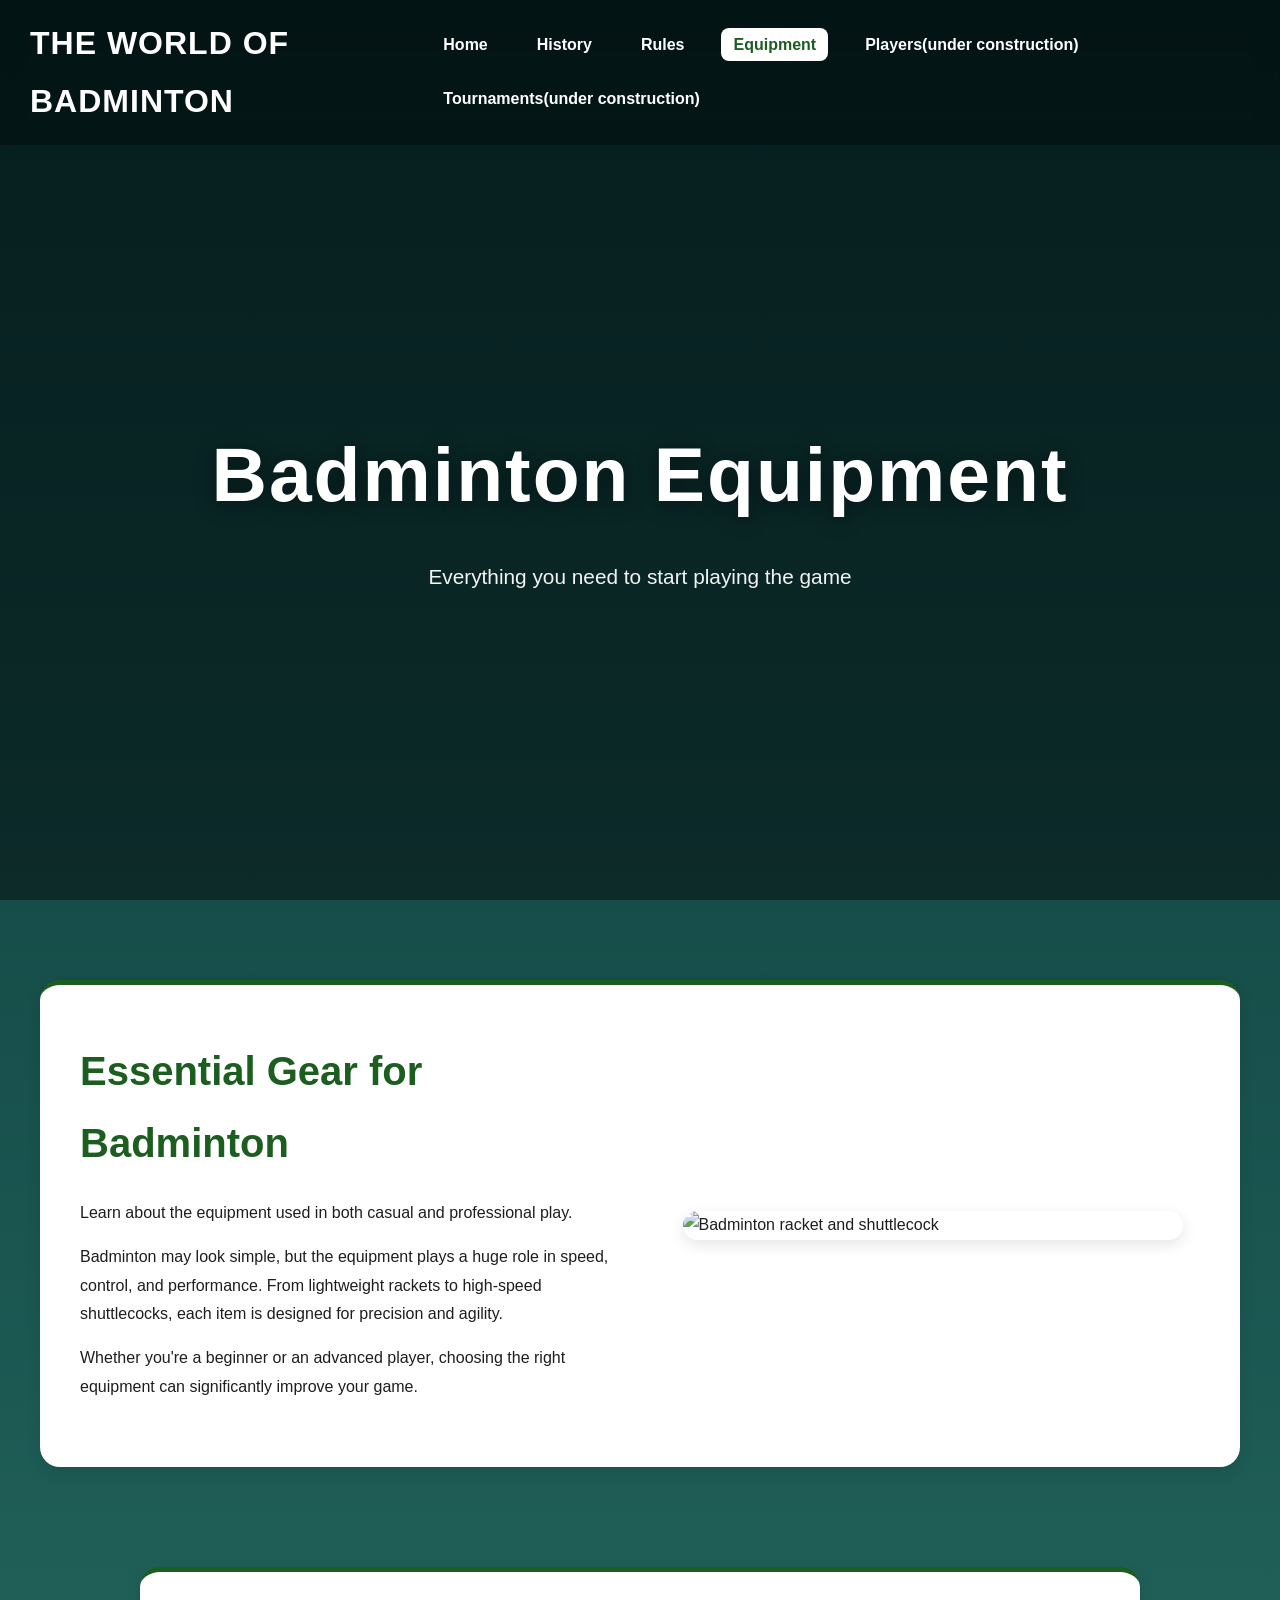
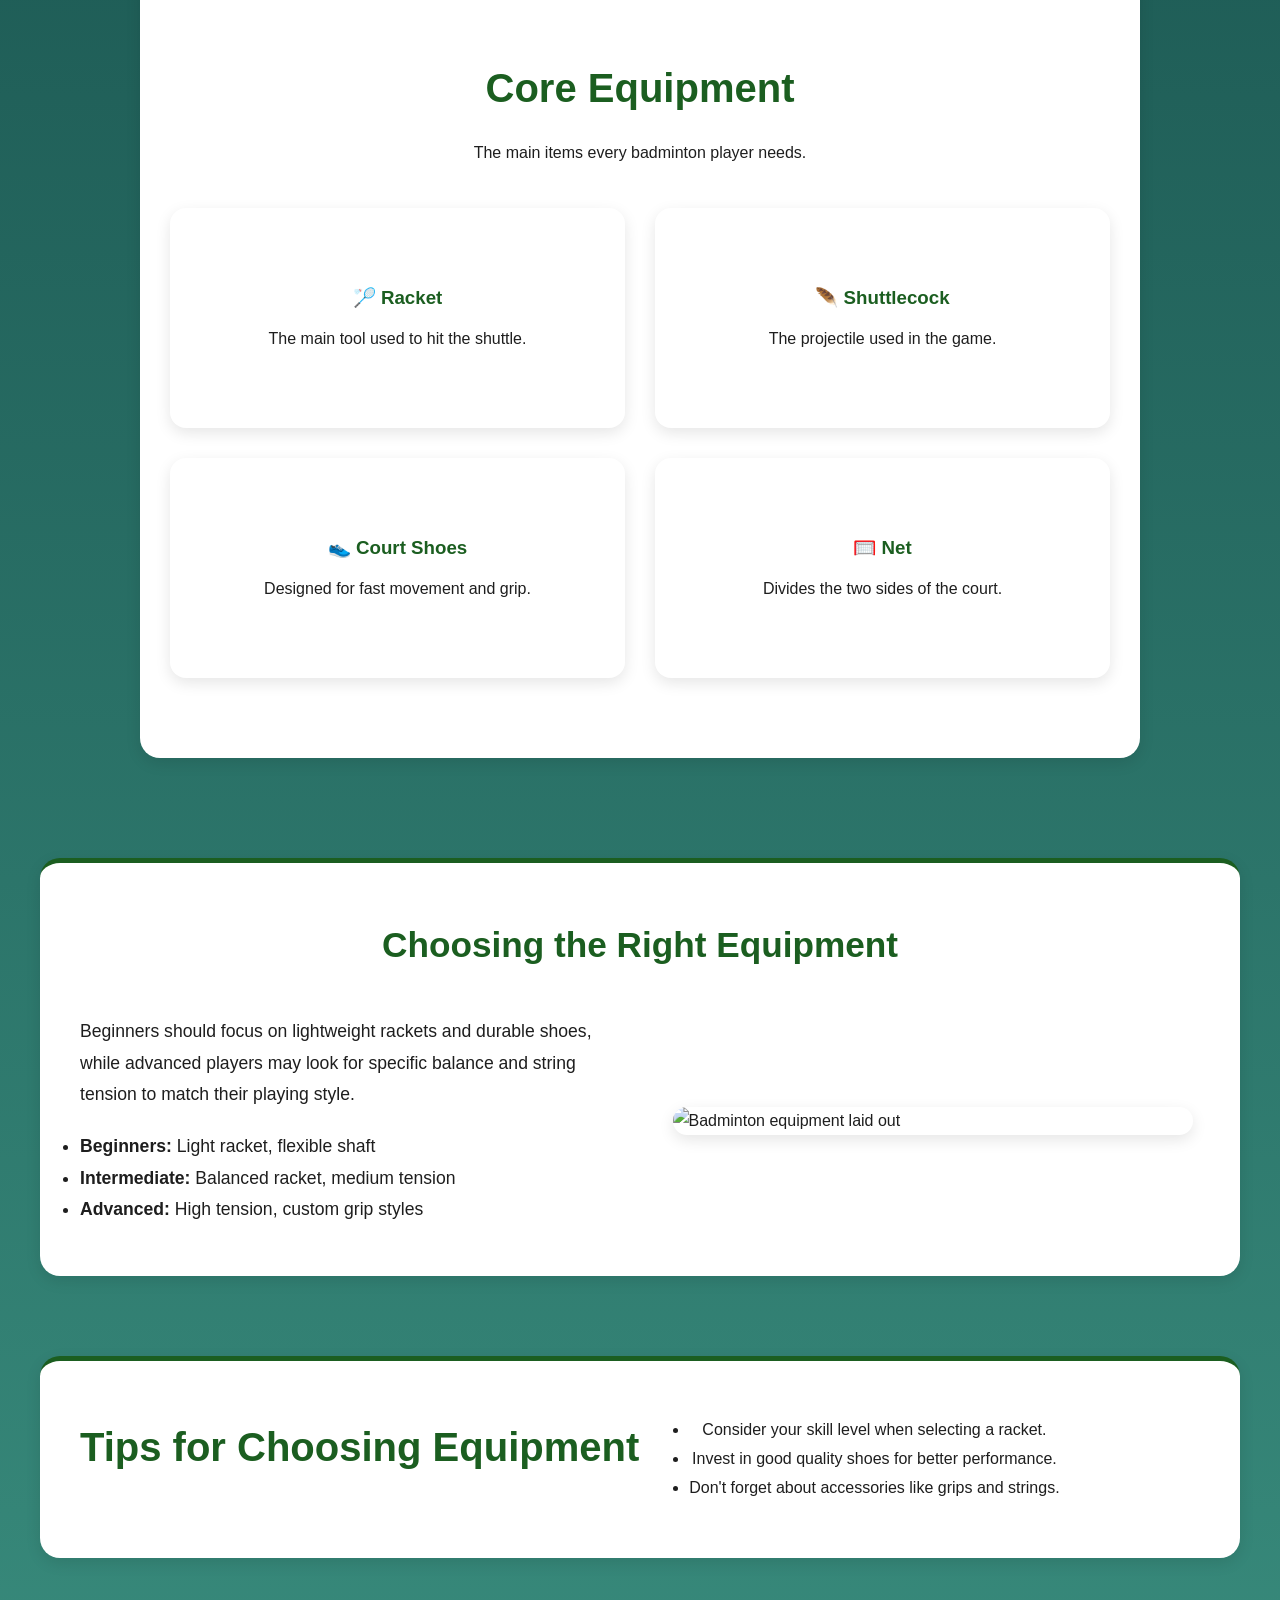
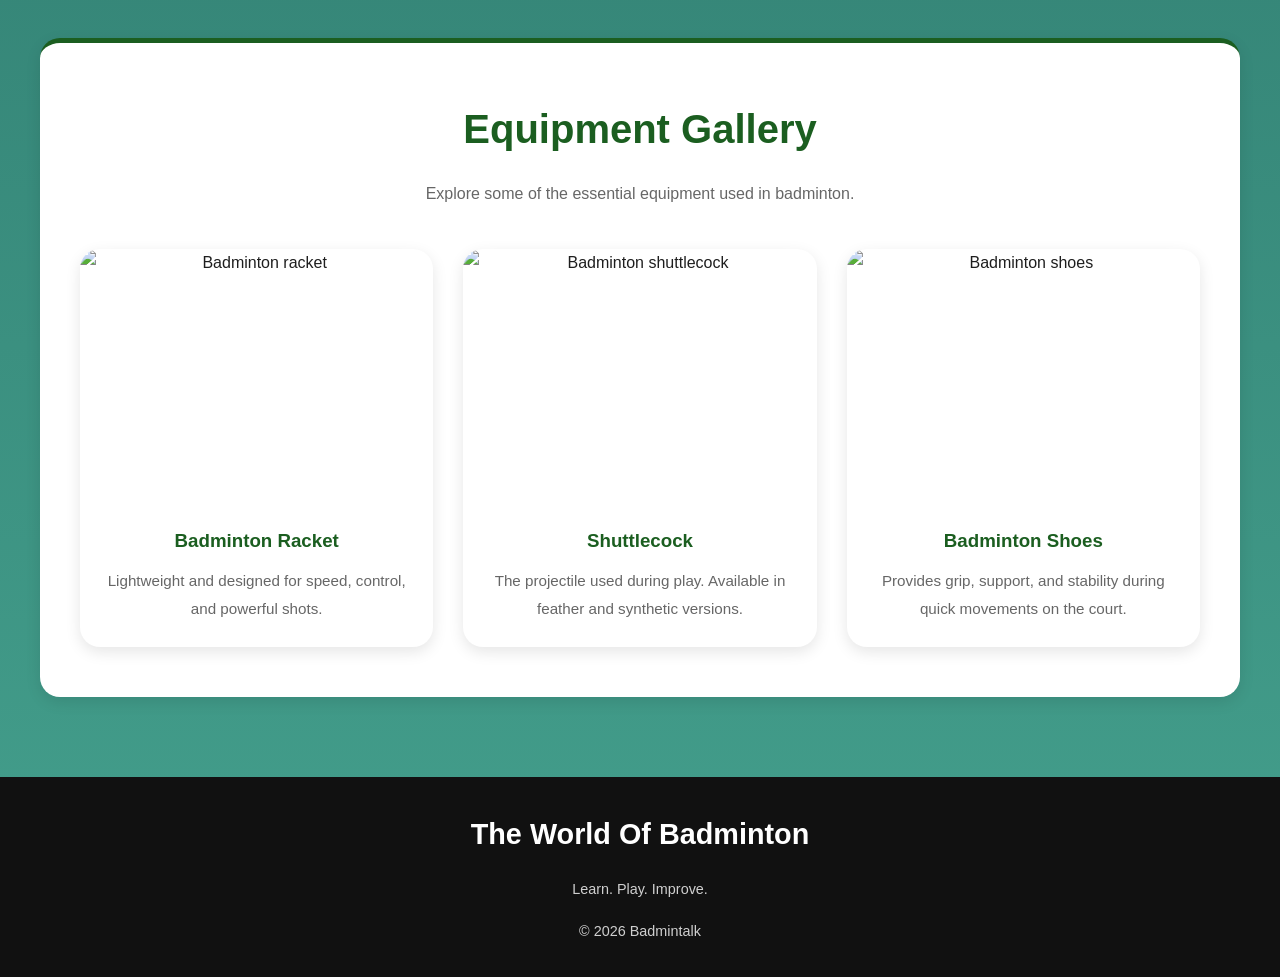
==== commit 988ff9af: "update-4" ====
--- a/equipment.html
+++ b/equipment.html
@@ -5,7 +5,7 @@
     <meta name="viewport" content="width=device-width, initial-scale=1.0" />
     <title>Badminton Equipment | Badmintalk</title>
 
-    <link rel="stylesheet" href="/ext-styling/stylesheets.css" />
+    <link rel="stylesheet" href="ext-styling/stylesheets.css" />
   </head>
 
   <body>
@@ -19,8 +19,14 @@
           <li><a href="history.html">History</a></li>
           <li><a href="rules.html">Rules</a></li>
           <li><a href="equipment.html" class="active">Equipment</a></li>
-          <li><a href="players.html">Players</a></li>
-          <li><a href="tournaments.html">Tournaments</a></li>
+          <li>
+            <a href="under-construction.html">Players(under construction)</a>
+          </li>
+          <li>
+            <a href="under-construction.html"
+              >Tournaments(under construction)</a
+            >
+          </li>
         </ul>
       </nav>
 
@@ -277,17 +283,5 @@
         }
       });
     </script>
-
-    <script>
-      const navbar = document.querySelector(".navbar");
-
-      window.addEventListener("scroll", () => {
-        if (window.scrollY > 100) {
-          navbar.classList.add("shrink");
-        } else {
-          navbar.classList.remove("shrink");
-        }
-      });
-    </script>
   </body>
 </html>
--- a/ext-styling/stylesheets.css
+++ b/ext-styling/stylesheets.css
@@ -798,45 +798,61 @@
 ========================================== */
 
 .footer {
-  background: linear-gradient(
-    135deg,
-    var(--primary-dark),
-    var(--primary-color)
-  );
-
+  background: #111;
   color: white;
-
-  padding: 80px 20px 40px;
-
-  margin-top: 100px;
-
+  padding: 2rem 1rem;
   text-align: center;
-
-  border-top: 4px solid rgba(255, 255, 255, 0.15);
 }
 
 .footer-content h3 {
+  margin-bottom: 1rem;
   font-size: 1.8rem;
-
-  margin-bottom: 10px;
-}
-
-.footer-content p {
-  margin: 10px 0;
-
-  opacity: 0.9;
-}
-
-.footer-small {
-  margin-top: 20px;
-
-  font-size: 0.85rem;
-
-  opacity: 0.7;
+}
+
+.footer-links {
+  display: flex;
+  justify-content: center;
+  gap: 2rem;
+  flex-wrap: wrap;
+  margin-bottom: 1rem;
+}
+
+.footer-links a {
+  color: white;
+  text-decoration: none;
+  font-weight: 600;
+  transition: 0.3s ease;
+  position: relative;
+}
+
+.footer-links a:hover {
+  color: #00c853;
+}
+
+/* Animated underline */
+.footer-links a::after {
+  content: "";
+  position: absolute;
+  left: 0;
+  bottom: -4px;
+  width: 0;
+  height: 2px;
+  background: #00c853;
+  transition: width 0.3s ease;
+}
+
+.footer-links a:hover::after {
+  width: 100%;
+}
+
+.footer p {
+  margin-top: 1rem;
+  font-size: 0.9rem;
+  opacity: 0.8;
 }
 
 /* ==========================================
-   FINAL MOBILE POLISH
+  FINAL MOBILE POLISH
 ========================================== */
 
 @media (max-width: 768px) {
@@ -1464,3 +1480,37 @@
 #tips {
   text-align: center;
 }
+
+.construction-page {
+  min-height: 100vh;
+  display: flex;
+  flex-direction: column;
+  justify-content: center;
+  align-items: center;
+  gap: 1rem;
+  text-align: center;
+  padding: 2rem;
+}
+
+.construction-page h1 {
+  font-size: 3rem;
+}
+
+.construction-page p {
+  font-size: 1.2rem;
+  max-width: 600px;
+}
+
+.back-btn {
+  background: #00c853;
+  color: white;
+  text-decoration: none;
+  padding: 0.75rem 1.5rem;
+  border-radius: 8px;
+  font-weight: bold;
+  transition: 0.3s;
+}
+
+.back-btn:hover {
+  transform: translateY(-2px);
+}
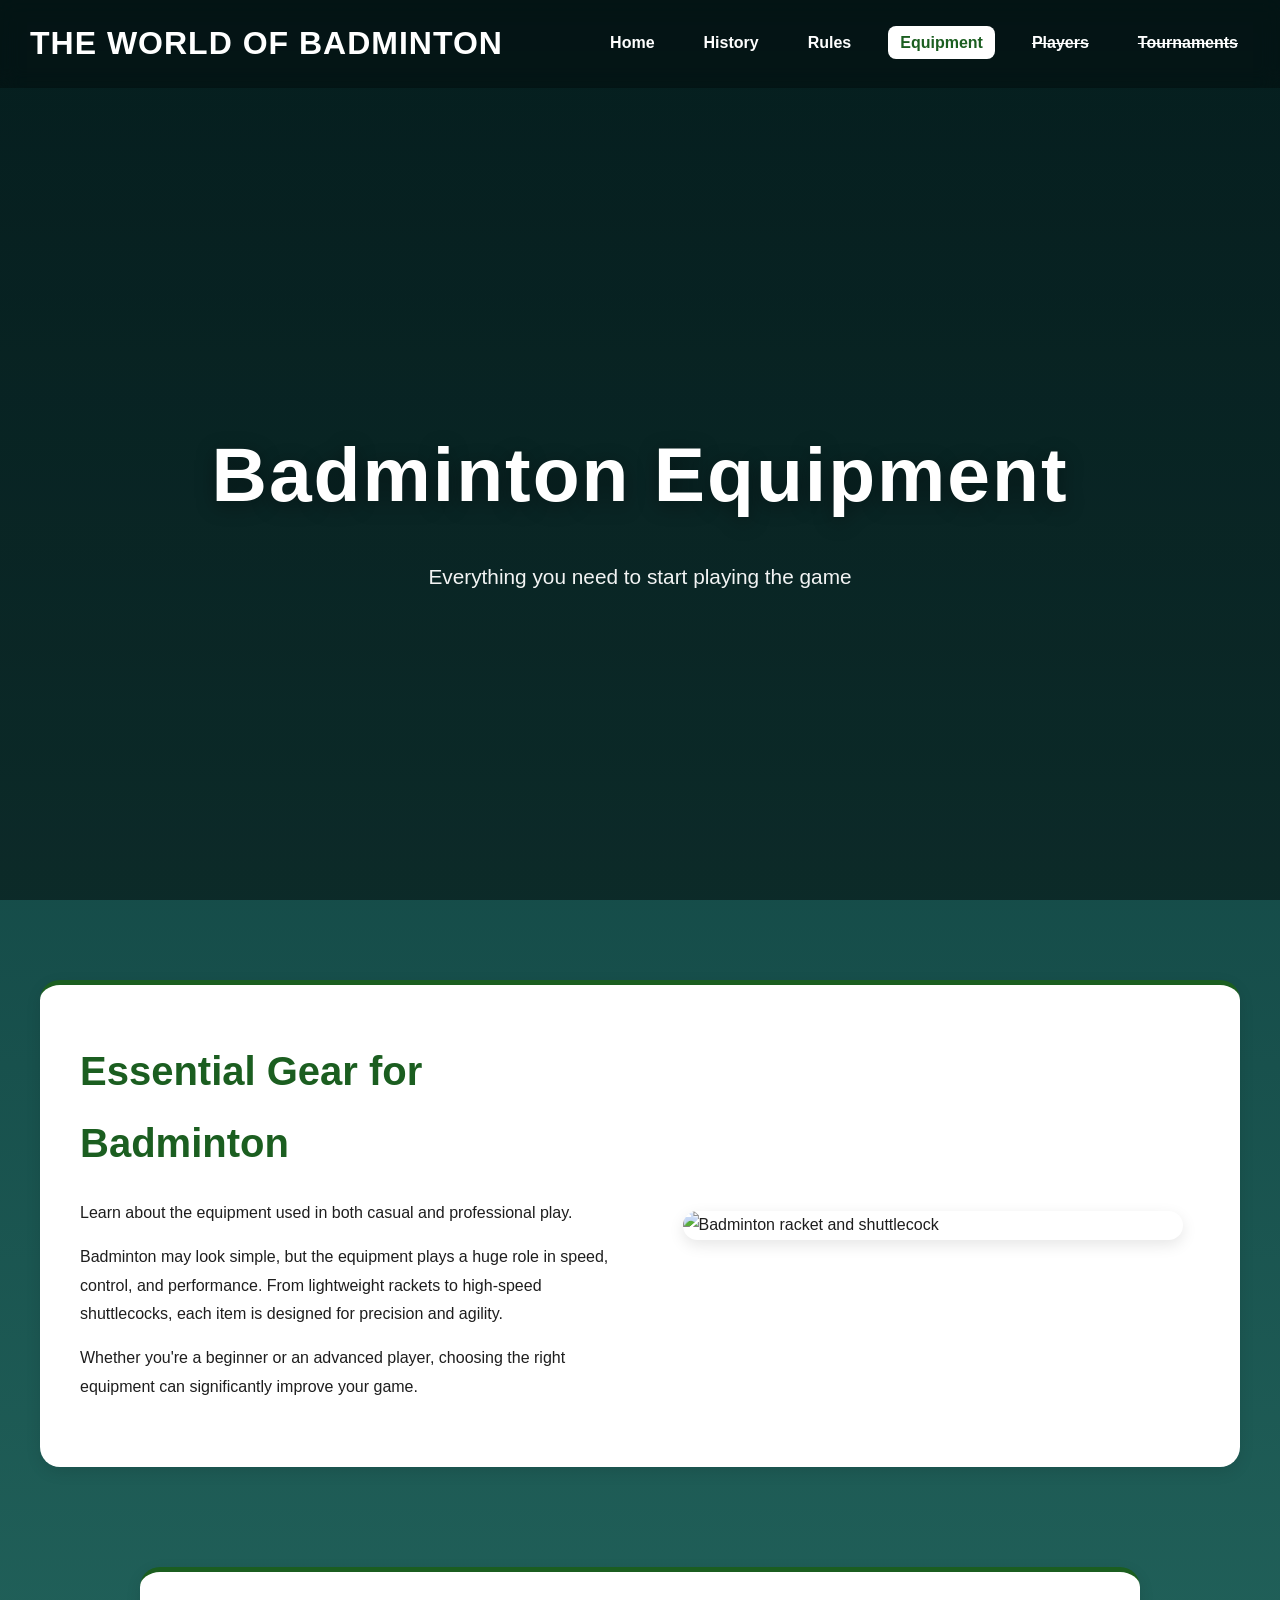
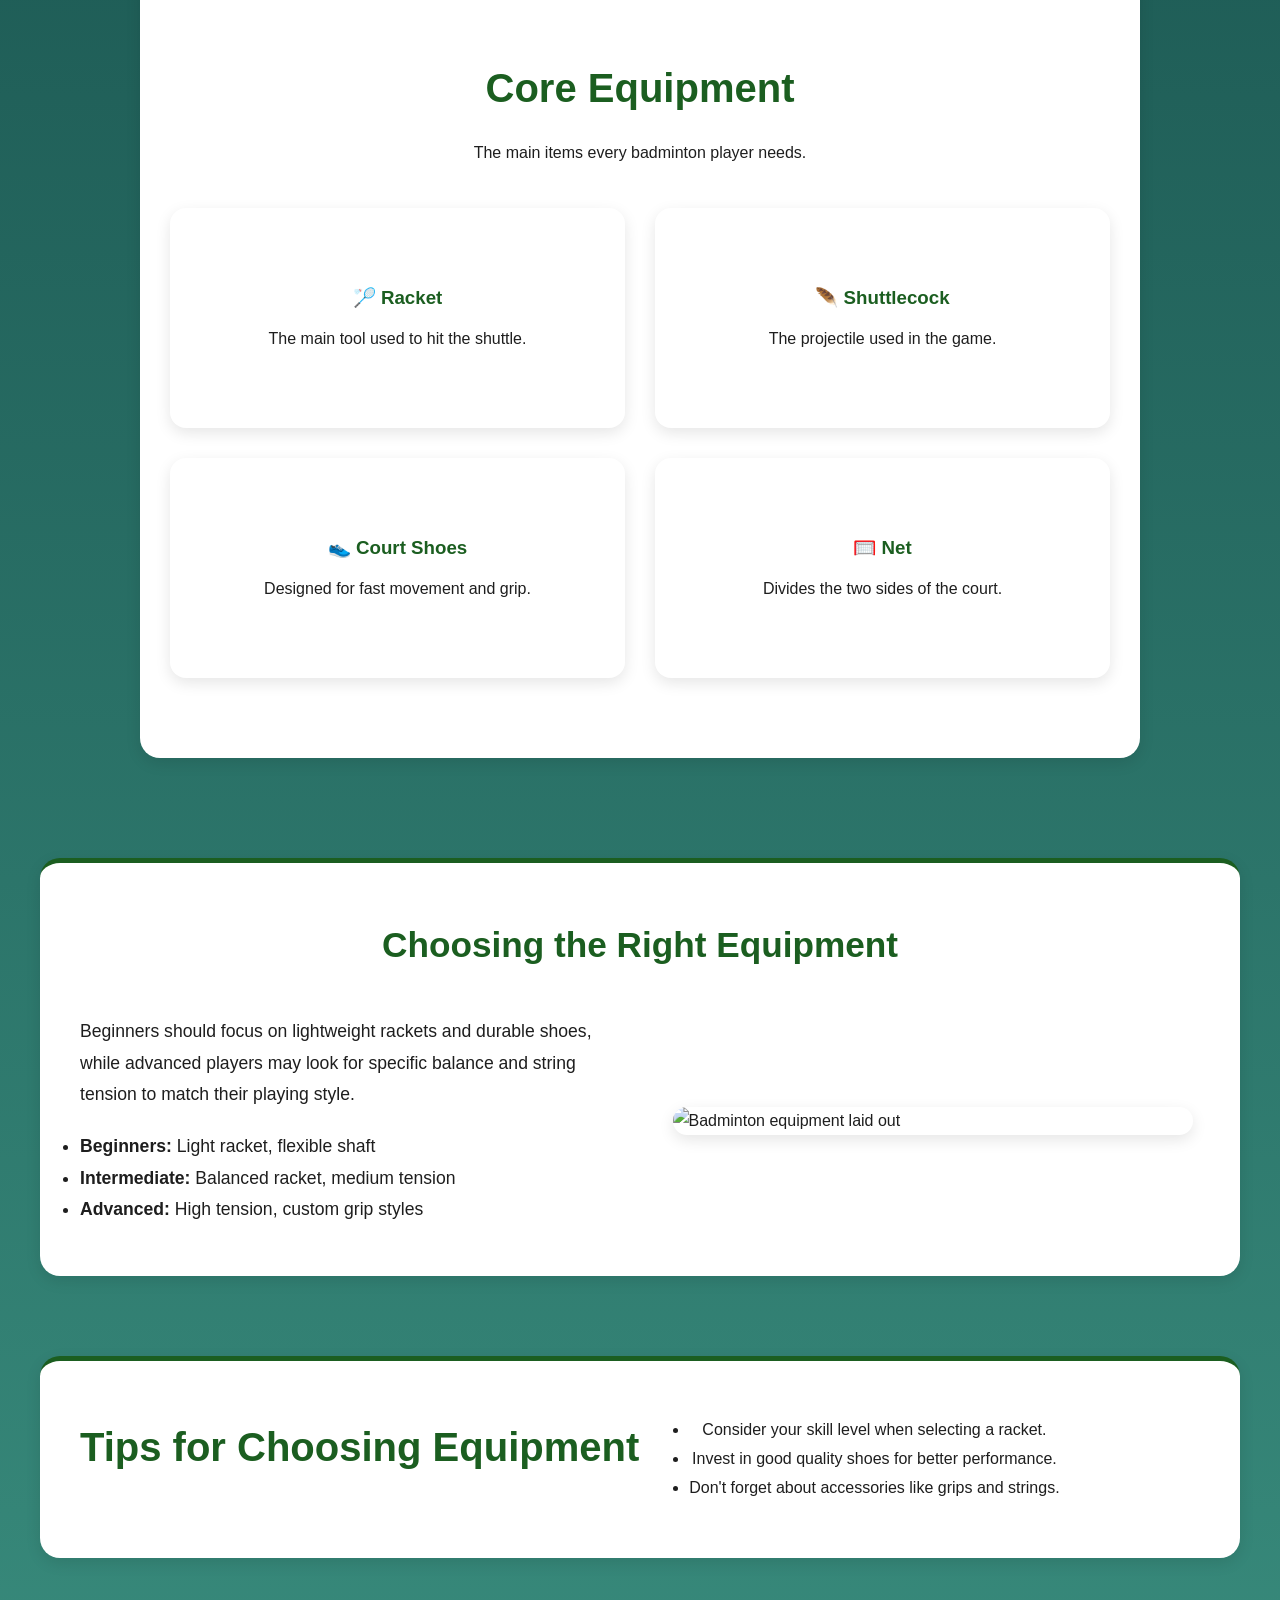
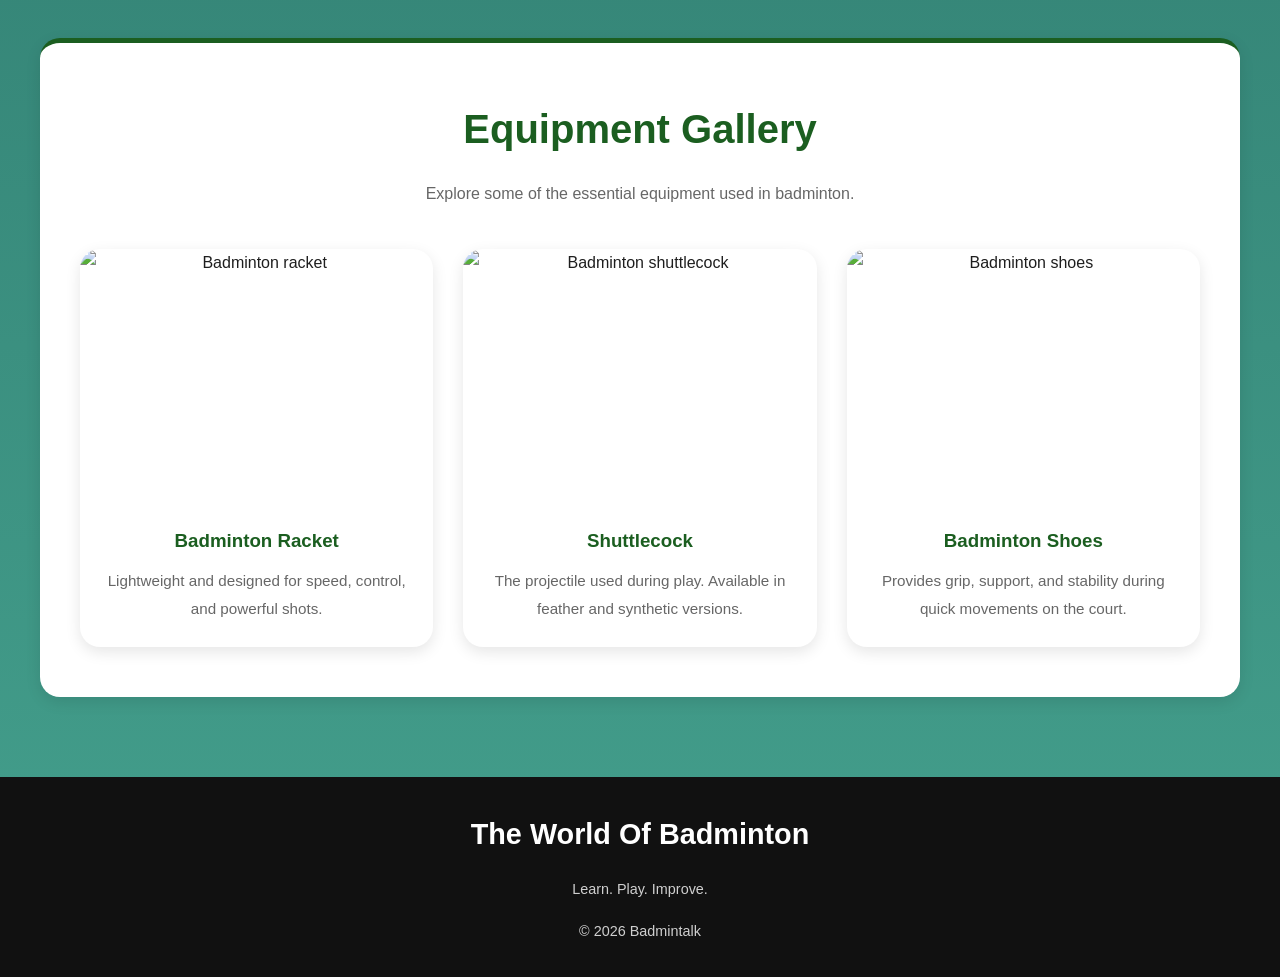
==== commit f2601b2c: "update-6" ====
--- a/equipment.html
+++ b/equipment.html
@@ -20,12 +20,10 @@
           <li><a href="rules.html">Rules</a></li>
           <li><a href="equipment.html" class="active">Equipment</a></li>
           <li>
-            <a href="under-construction.html">Players(under construction)</a>
+            <a href="under-construction.html"><s>Players</s></a>
           </li>
           <li>
-            <a href="under-construction.html"
-              >Tournaments(under construction)</a
-            >
+            <a href="under-construction.html"><s>Tournaments</s></a>
           </li>
         </ul>
       </nav>
--- a/ext-styling/stylesheets.css
+++ b/ext-styling/stylesheets.css
@@ -1514,3 +1514,7 @@
 .back-btn:hover {
   transform: translateY(-2px);
 }
+
+.color {
+  color: gray;
+}
